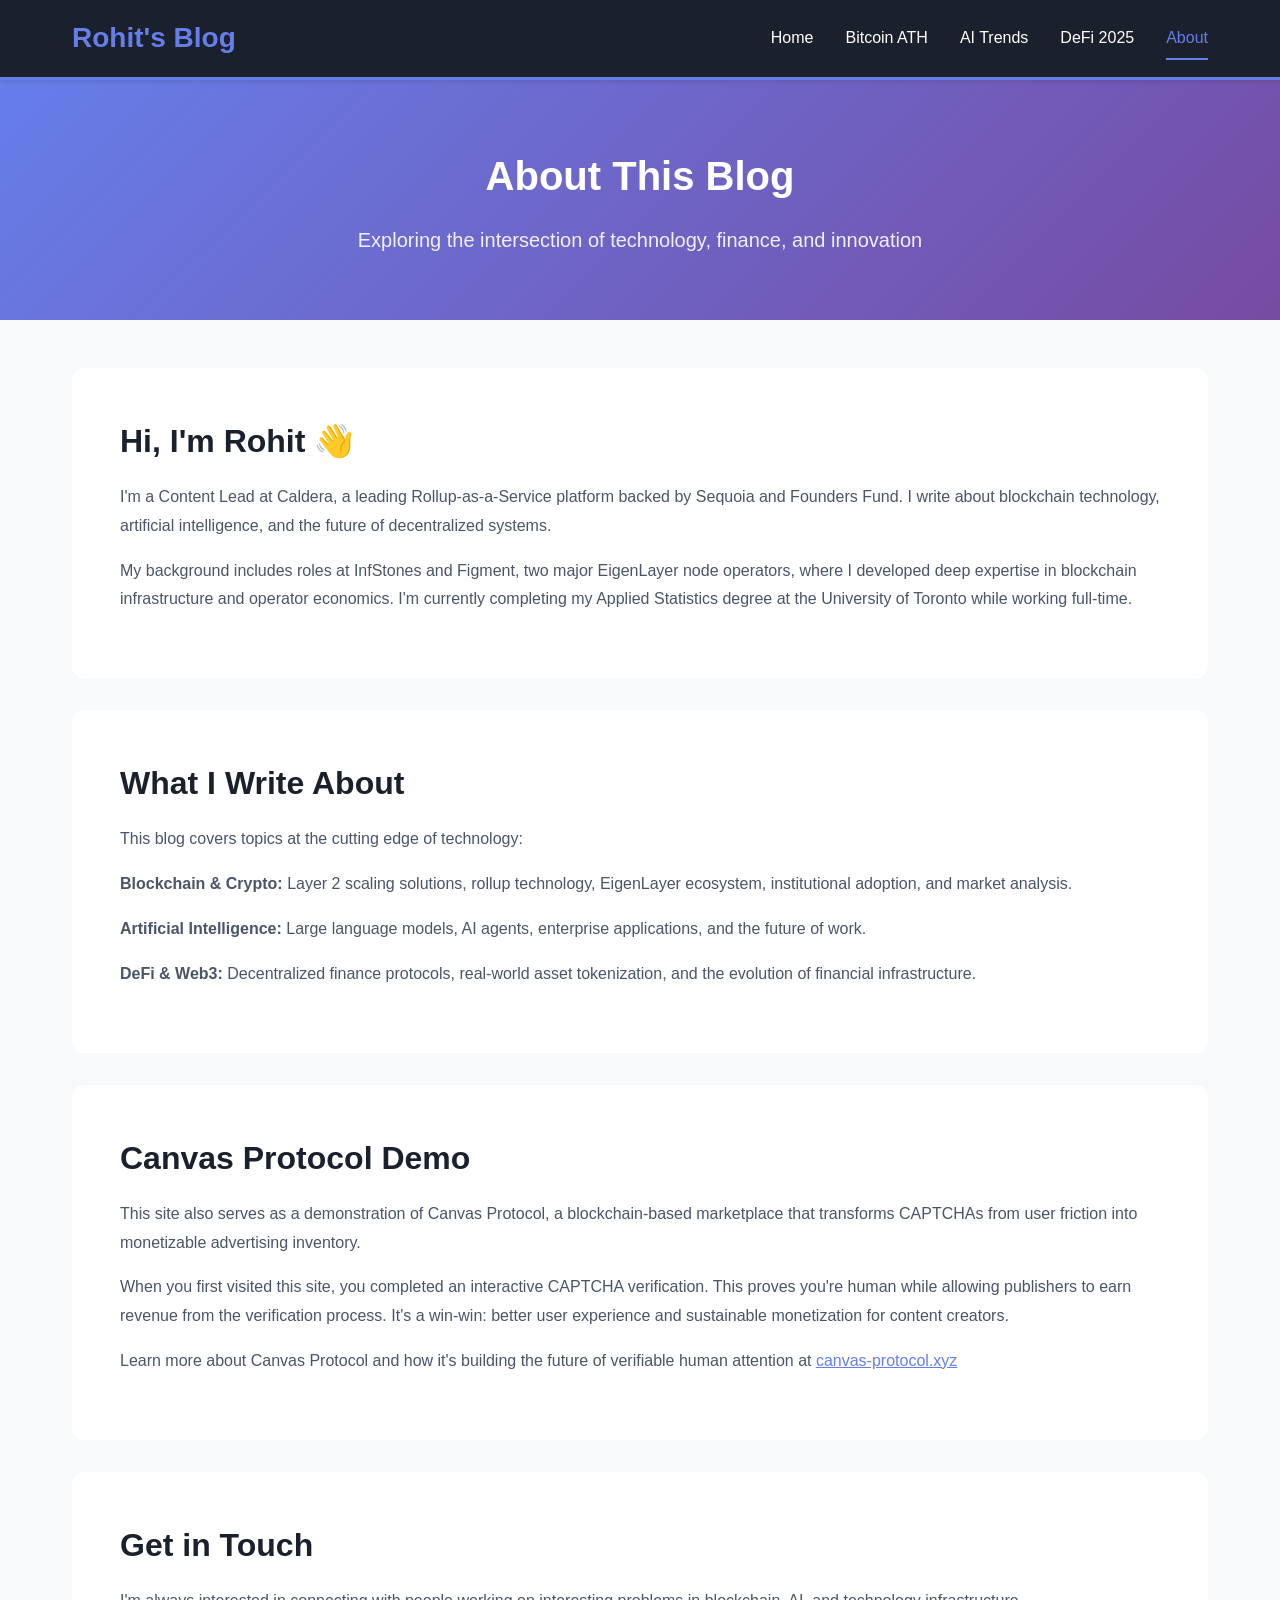
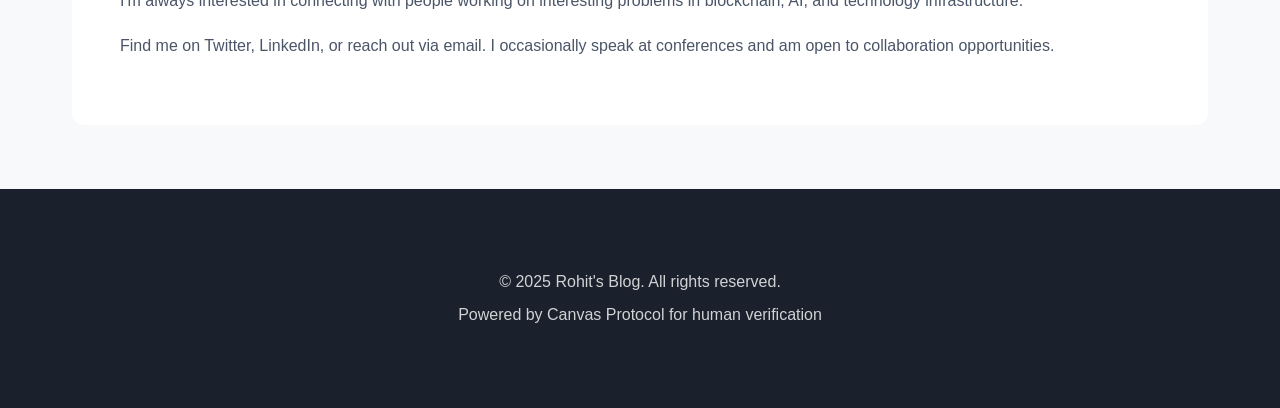
==== about.html @ 5010d1c0 "Add files via upload" ====
<!DOCTYPE html>
<html lang="en">
<head>
    <meta charset="UTF-8">
    <meta name="viewport" content="width=device-width, initial-scale=1.0">
    <title>About | Rohit's Blog</title>
    <link rel="stylesheet" href="styles.css">
</head>
<body>
    <header class="header">
        <div class="nav-container">
            <div class="logo">Rohit's Blog</div>
            <nav class="nav-links">
                <a href="index.html">Home</a>
                <a href="article-bitcoin.html">Bitcoin ATH</a>
                <a href="article-ai.html">AI Trends</a>
                <a href="article-defi.html">DeFi 2025</a>
                <a href="about.html" class="active">About</a>
            </nav>
        </div>
    </header>

    <div class="hero">
        <div class="hero-content">
            <h1>About This Blog</h1>
            <p>Exploring the intersection of technology, finance, and innovation</p>
        </div>
    </div>

    <main class="container">
        <div class="about-section">
            <h2>Hi, I'm Rohit 👋</h2>
            <p>
                I'm a Content Lead at Caldera, a leading Rollup-as-a-Service platform backed by Sequoia and Founders Fund. I write about blockchain technology, artificial intelligence, and the future of decentralized systems.
            </p>
            <p>
                My background includes roles at InfStones and Figment, two major EigenLayer node operators, where I developed deep expertise in blockchain infrastructure and operator economics. I'm currently completing my Applied Statistics degree at the University of Toronto while working full-time.
            </p>
        </div>

        <div class="about-section">
            <h2>What I Write About</h2>
            <p>
                This blog covers topics at the cutting edge of technology:
            </p>
            <p>
                <strong>Blockchain & Crypto:</strong> Layer 2 scaling solutions, rollup technology, EigenLayer ecosystem, institutional adoption, and market analysis.
            </p>
            <p>
                <strong>Artificial Intelligence:</strong> Large language models, AI agents, enterprise applications, and the future of work.
            </p>
            <p>
                <strong>DeFi & Web3:</strong> Decentralized finance protocols, real-world asset tokenization, and the evolution of financial infrastructure.
            </p>
        </div>

        <div class="about-section">
            <h2>Canvas Protocol Demo</h2>
            <p>
                This site also serves as a demonstration of Canvas Protocol, a blockchain-based marketplace that transforms CAPTCHAs from user friction into monetizable advertising inventory.
            </p>
            <p>
                When you first visited this site, you completed an interactive CAPTCHA verification. This proves you're human while allowing publishers to earn revenue from the verification process. It's a win-win: better user experience and sustainable monetization for content creators.
            </p>
            <p>
                Learn more about Canvas Protocol and how it's building the future of verifiable human attention at <a href="https://canvas-protocol.xyz" style="color: #667eea;">canvas-protocol.xyz</a>
            </p>
        </div>

        <div class="about-section">
            <h2>Get in Touch</h2>
            <p>
                I'm always interested in connecting with people working on interesting problems in blockchain, AI, and technology infrastructure.
            </p>
            <p>
                Find me on Twitter, LinkedIn, or reach out via email. I occasionally speak at conferences and am open to collaboration opportunities.
            </p>
        </div>
    </main>

    <footer class="footer">
        <div class="container">
            <p>&copy; 2025 Rohit's Blog. All rights reserved.</p>
            <p>Powered by Canvas Protocol for human verification</p>
        </div>
    </footer>
</body>
</html>
---- styles.css ----
* {
    margin: 0;
    padding: 0;
    box-sizing: border-box;
}

body {
    font-family: -apple-system, BlinkMacSystemFont, "Segoe UI", Roboto, Helvetica, Arial, sans-serif;
    line-height: 1.6;
    color: #333;
    background: #f8f9fa;
}

/* Header / Navigation */
.header {
    background: #1a202c;
    color: white;
    padding: 1rem 0;
    border-bottom: 3px solid #667eea;
    position: sticky;
    top: 0;
    z-index: 1000;
    box-shadow: 0 2px 4px rgba(0,0,0,0.1);
}

.nav-container {
    max-width: 1200px;
    margin: 0 auto;
    padding: 0 2rem;
    display: flex;
    justify-content: space-between;
    align-items: center;
}

.logo {
    font-size: 1.75rem;
    font-weight: 800;
    color: #667eea;
}

.nav-links {
    display: flex;
    gap: 2rem;
}

.nav-links a {
    color: white;
    text-decoration: none;
    font-weight: 500;
    transition: color 0.2s;
    padding: 0.5rem 0;
    border-bottom: 2px solid transparent;
}

.nav-links a:hover,
.nav-links a.active {
    color: #667eea;
    border-bottom-color: #667eea;
}

/* Hero Section */
.hero {
    background: linear-gradient(135deg, #667eea 0%, #764ba2 100%);
    color: white;
    padding: 4rem 2rem;
    text-align: center;
}

.hero-content h1 {
    font-size: 2.5rem;
    margin-bottom: 1rem;
    max-width: 800px;
    margin-left: auto;
    margin-right: auto;
}

.hero-content p {
    font-size: 1.25rem;
    opacity: 0.9;
}

/* Container */
.container {
    max-width: 1200px;
    margin: 3rem auto;
    padding: 0 2rem;
}

/* Articles Grid */
.articles-grid {
    display: grid;
    grid-template-columns: repeat(auto-fit, minmax(350px, 1fr));
    gap: 2rem;
}

.article-card {
    background: white;
    border-radius: 12px;
    overflow: hidden;
    box-shadow: 0 2px 8px rgba(0, 0, 0, 0.1);
    transition: transform 0.2s, box-shadow 0.2s;
}

.article-card:hover {
    transform: translateY(-4px);
    box-shadow: 0 4px 16px rgba(0, 0, 0, 0.15);
}

.article-card.featured {
    grid-column: 1 / -1;
}

.article-image {
    width: 100%;
    height: 250px;
    display: flex;
    align-items: center;
    justify-content: center;
    font-size: 5rem;
    color: white;
}

.featured .article-image {
    height: 350px;
    font-size: 8rem;
}

.bitcoin-bg {
    background: linear-gradient(135deg, #f7931a 0%, #ff6b00 100%);
}

.ai-bg {
    background: linear-gradient(135deg, #667eea 0%, #764ba2 100%);
}

.defi-bg {
    background: linear-gradient(135deg, #11998e 0%, #38ef7d 100%);
}

.article-content {
    padding: 2rem;
}

.category {
    display: inline-block;
    background: #667eea;
    color: white;
    padding: 0.35rem 0.75rem;
    border-radius: 4px;
    font-size: 0.75rem;
    font-weight: 700;
    text-transform: uppercase;
    letter-spacing: 0.5px;
    margin-bottom: 1rem;
}

.article-content h2 {
    font-size: 1.5rem;
    margin-bottom: 1rem;
    line-height: 1.3;
}

.article-content h2 a {
    color: #1a202c;
    text-decoration: none;
    transition: color 0.2s;
}

.article-content h2 a:hover {
    color: #667eea;
}

.article-content p {
    color: #4a5568;
    margin-bottom: 1rem;
    line-height: 1.7;
}

.article-meta {
    display: flex;
    align-items: center;
    gap: 0.75rem;
    color: #718096;
    font-size: 0.875rem;
}

/* Article Page Styles */
.article-header {
    background: white;
    padding: 3rem 2rem 2rem;
    border-bottom: 1px solid #e2e8f0;
}

.article-header-content {
    max-width: 800px;
    margin: 0 auto;
}

.article-title {
    font-size: 2.5rem;
    font-weight: 800;
    line-height: 1.2;
    margin-bottom: 1rem;
    color: #1a202c;
}

.article-hero-image {
    width: 100%;
    height: 400px;
    background: linear-gradient(135deg, #667eea 0%, #764ba2 100%);
    display: flex;
    align-items: center;
    justify-content: center;
    font-size: 6rem;
    color: white;
}

.article-body {
    background: white;
    padding: 3rem 2rem;
}

.article-body-content {
    max-width: 800px;
    margin: 0 auto;
    font-size: 1.125rem;
    line-height: 1.8;
}

.article-body-content p {
    margin-bottom: 1.5rem;
}

.article-body-content h2 {
    font-size: 1.75rem;
    font-weight: 700;
    margin: 2.5rem 0 1rem;
    color: #1a202c;
}

.article-body-content blockquote {
    border-left: 4px solid #667eea;
    padding-left: 1.5rem;
    margin: 2rem 0;
    font-style: italic;
    color: #4a5568;
}

/* Comment Section */
.comment-section {
    background: white;
    padding: 3rem 2rem;
    border-top: 1px solid #e2e8f0;
}

.comment-section-content {
    max-width: 800px;
    margin: 0 auto;
}

.comment-section h3 {
    font-size: 1.5rem;
    margin-bottom: 2rem;
    color: #1a202c;
}

.comment-form textarea {
    width: 100%;
    min-height: 120px;
    padding: 1rem;
    border: 2px solid #e2e8f0;
    border-radius: 8px;
    font-size: 1rem;
    font-family: inherit;
    resize: vertical;
    transition: border-color 0.2s;
}

.comment-form textarea:focus {
    outline: none;
    border-color: #667eea;
}

.submit-comment-btn {
    margin-top: 1rem;
    padding: 0.75rem 1.5rem;
    background: #667eea;
    color: white;
    border: none;
    border-radius: 8px;
    font-weight: 600;
    cursor: pointer;
    transition: background 0.2s;
}

.submit-comment-btn:hover {
    background: #5568d3;
}

/* About Page */
.about-section {
    background: white;
    border-radius: 12px;
    padding: 3rem;
    margin-bottom: 2rem;
}

.about-section h2 {
    font-size: 2rem;
    margin-bottom: 1rem;
    color: #1a202c;
}

.about-section p {
    color: #4a5568;
    line-height: 1.8;
    margin-bottom: 1rem;
}

/* Footer */
.footer {
    background: #1a202c;
    color: white;
    padding: 2rem;
    text-align: center;
    margin-top: 4rem;
}

.footer p {
    margin: 0.5rem 0;
    opacity: 0.8;
}

/* Mobile Responsive */
@media (max-width: 768px) {
    .nav-container {
        flex-direction: column;
        gap: 1rem;
    }

    .nav-links {
        flex-wrap: wrap;
        justify-content: center;
        gap: 1rem;
    }

    .hero-content h1 {
        font-size: 2rem;
    }

    .articles-grid {
        grid-template-columns: 1fr;
    }

    .article-card.featured {
        grid-column: 1;
    }

    .article-title {
        font-size: 2rem;
    }

    .article-header,
    .article-body,
    .comment-section {
        padding: 2rem 1.5rem;
    }
}
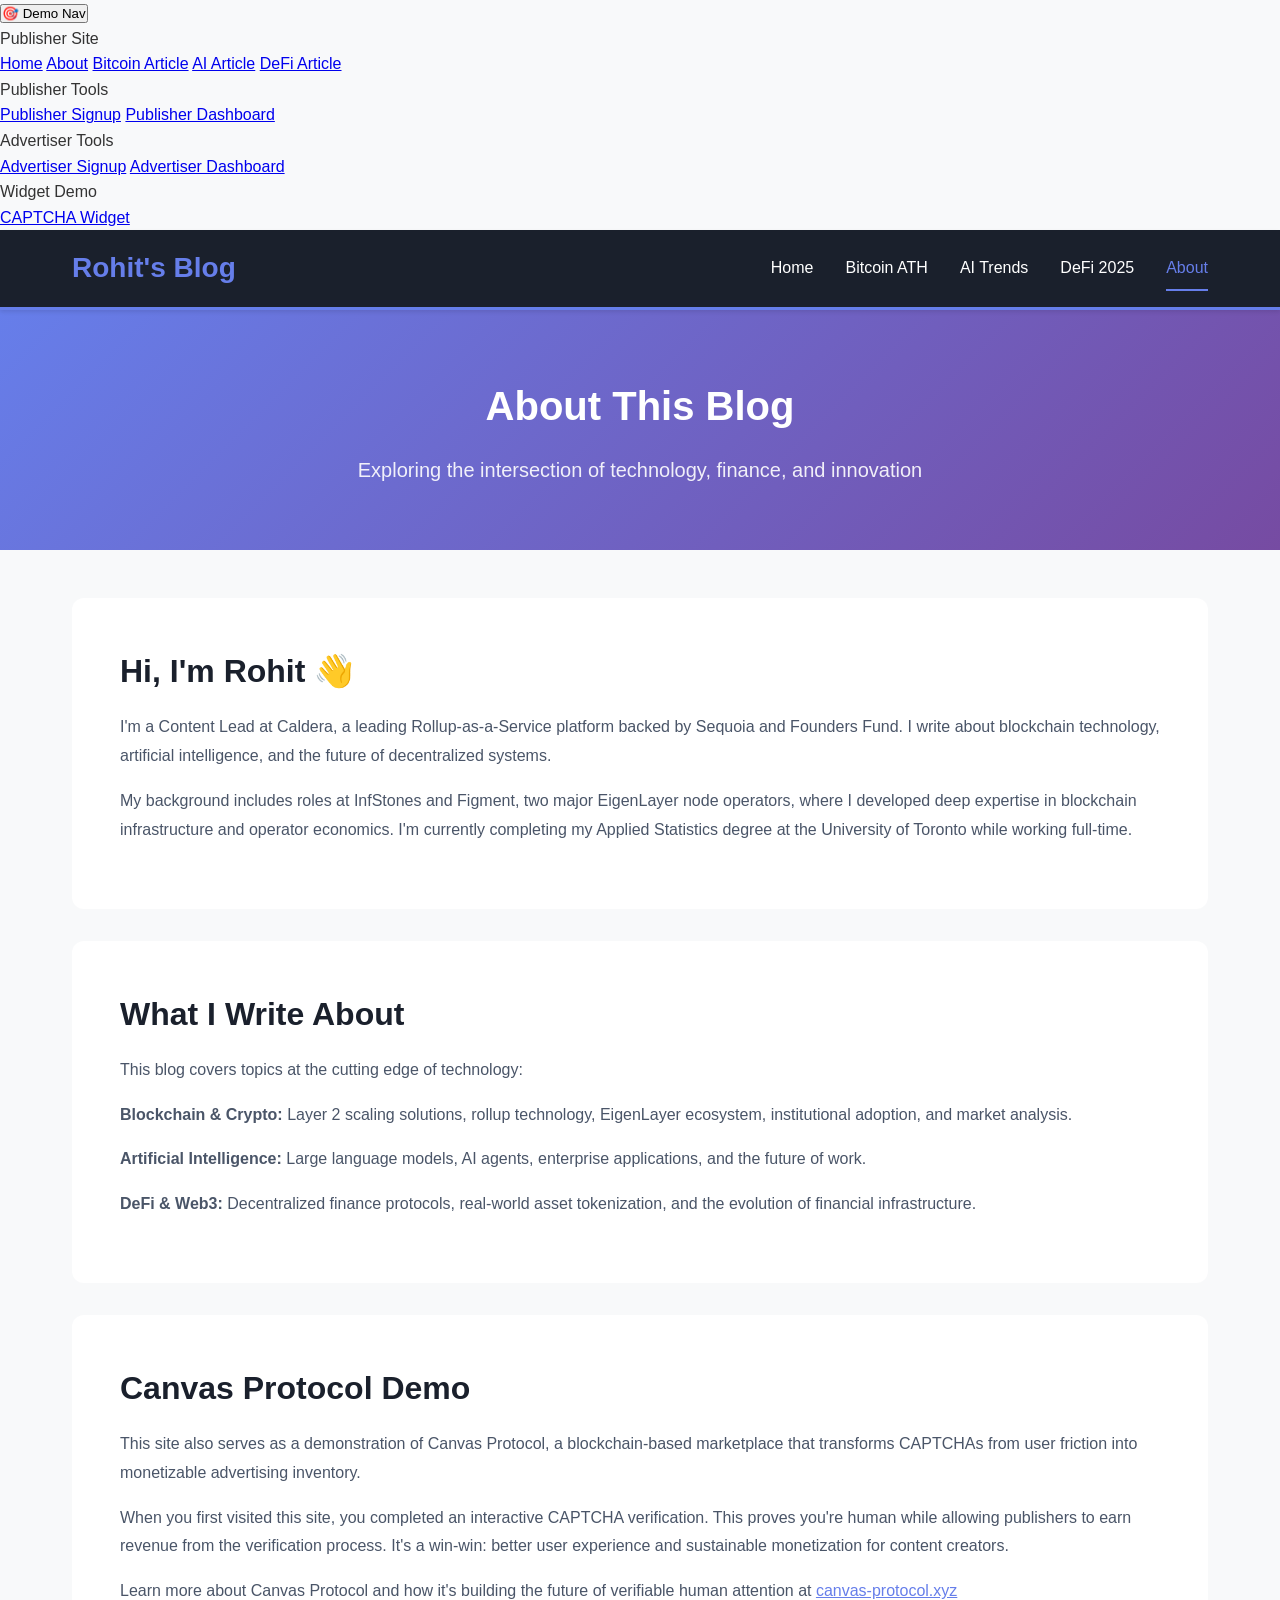
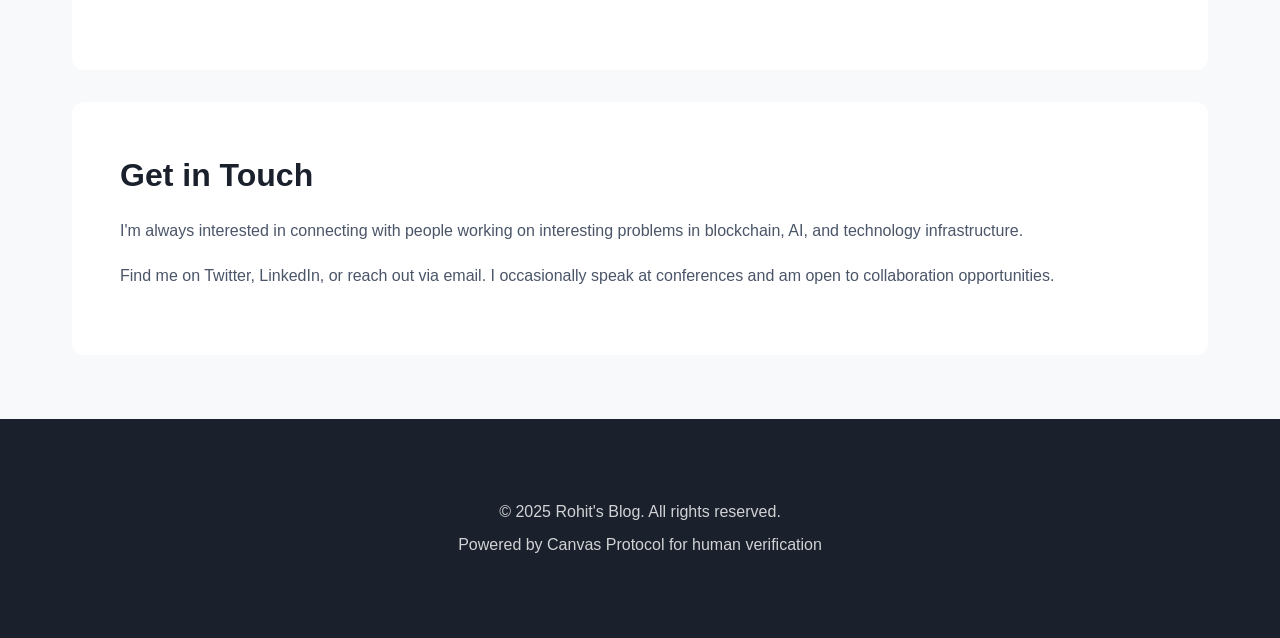
==== commit b5eeefcc: "Update about.html" ====
--- a/about.html
+++ b/about.html
@@ -7,6 +7,37 @@
     <link rel="stylesheet" href="styles.css">
 </head>
 <body>
+    <!-- Demo Navigation -->
+    <div class="demo-nav-container">
+        <button class="demo-nav-button" onclick="toggleDemoNav()">
+            🎯 Demo Nav
+        </button>
+        <div class="demo-nav-dropdown" id="demoNavDropdown">
+            <div class="demo-nav-section">
+                <div class="demo-nav-section-title">Publisher Site</div>
+                <a href="index.html">Home</a>
+                <a href="about.html">About</a>
+                <a href="article-bitcoin.html">Bitcoin Article</a>
+                <a href="article-ai.html">AI Article</a>
+                <a href="article-defi.html">DeFi Article</a>
+            </div>
+            <div class="demo-nav-section">
+                <div class="demo-nav-section-title">Publisher Tools</div>
+                <a href="publisher-signup.html">Publisher Signup</a>
+                <a href="publisher-dashboard.html">Publisher Dashboard</a>
+            </div>
+            <div class="demo-nav-section">
+                <div class="demo-nav-section-title">Advertiser Tools</div>
+                <a href="advertiser-signup.html">Advertiser Signup</a>
+                <a href="advertiser-dashboard.html">Advertiser Dashboard</a>
+            </div>
+            <div class="demo-nav-section">
+                <div class="demo-nav-section-title">Widget Demo</div>
+                <a href="canvas-widget.html">CAPTCHA Widget</a>
+            </div>
+        </div>
+    </div>
+
     <header class="header">
         <div class="nav-container">
             <div class="logo">Rohit's Blog</div>
@@ -84,5 +115,23 @@
             <p>Powered by Canvas Protocol for human verification</p>
         </div>
     </footer>
+
+    <script>
+        function toggleDemoNav() {
+            const dropdown = document.getElementById('demoNavDropdown');
+            dropdown.classList.toggle('active');
+        }
+
+        // Close dropdown when clicking outside
+        document.addEventListener('click', function(event) {
+            const container = document.querySelector('.demo-nav-container');
+            if (container && !container.contains(event.target)) {
+                const dropdown = document.getElementById('demoNavDropdown');
+                if (dropdown) {
+                    dropdown.classList.remove('active');
+                }
+            }
+        });
+    </script>
 </body>
 </html>
